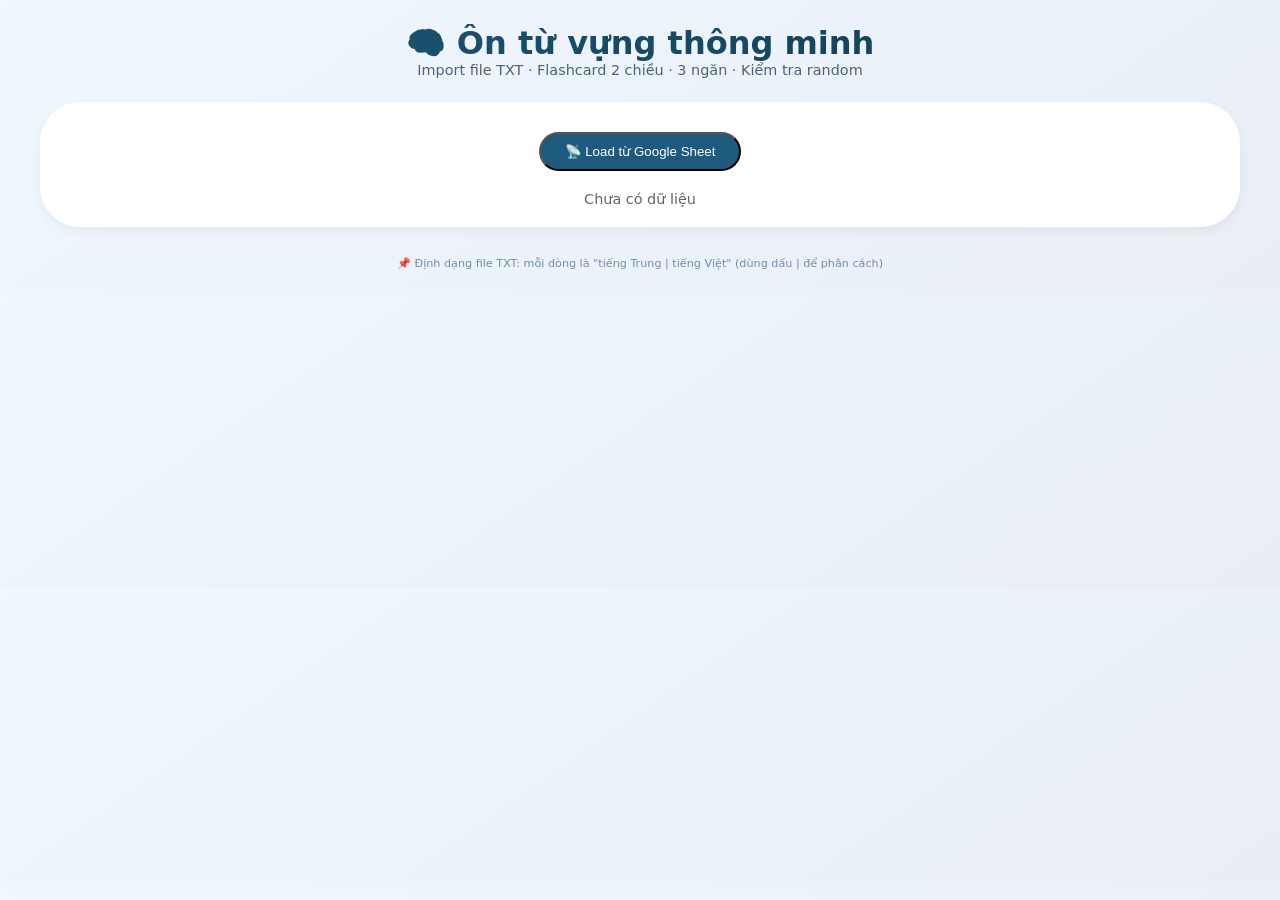
==== index.html @ 3cb937d6 "Add files via upload" ====
<!DOCTYPE html>
<html lang="vi">
<head>
    <meta charset="UTF-8">
    <meta name="viewport" content="width=device-width, initial-scale=1.0, user-scalable=yes">
    <title>Ôn từ vựng - Import TXT</title>
    <style>
        * { margin: 0; padding: 0; box-sizing: border-box; }
        body { background: linear-gradient(145deg, #f0f7ff 0%, #e9eef5 100%); font-family: 'Segoe UI', system-ui, sans-serif; padding: 1.5rem; color: #1a2c3e; }
        .app-container { max-width: 1200px; margin: 0 auto; }
        .header { text-align: center; margin-bottom: 1.5rem; }
        .header h1 { font-size: 2rem; background: linear-gradient(135deg, #1e5a7d, #0f3b4f); background-clip: text; -webkit-background-clip: text; color: transparent; }
        .sub { color: #4a627a; font-size: 0.9rem; }
        
        .import-area { background: white; border-radius: 40px; padding: 20px; text-align: center; margin-bottom: 20px; box-shadow: 0 4px 12px rgba(0,0,0,0.05); }
        .file-label { background: #1e5a7d; color: white; padding: 10px 24px; border-radius: 40px; cursor: pointer; display: inline-block; margin: 10px; }
        .file-label:hover { background: #0f3b4f; }
        .status { margin-top: 10px; font-size: 0.9rem; color: #666; }
        
        .stats-bar { background: white; border-radius: 40px; padding: 10px 18px; display: flex; flex-wrap: wrap; justify-content: space-between; align-items: center; gap: 12px; margin-bottom: 20px; }
        .info-badge { background: #eef2fa; padding: 4px 14px; border-radius: 40px; font-size: 0.85rem; font-weight: 600; }
        .filter-group { display: flex; gap: 10px; flex-wrap: wrap; align-items: center; }
        .search-box { background: #f8fafd; border: 1px solid #cbdde9; border-radius: 48px; padding: 6px 16px; width: 200px; }
        .btn { background: #e2e8f0; border: none; border-radius: 32px; padding: 6px 16px; font-weight: 500; cursor: pointer; }
        .btn-primary { background: #1e5a7d; color: white; }
        
        .tab-bar { display: flex; gap: 8px; margin-bottom: 20px; justify-content: center; flex-wrap: wrap; }
        .tab-btn { background: #e2e8f0; border: none; padding: 10px 24px; border-radius: 48px; font-weight: 600; cursor: pointer; }
        .tab-btn.active { background: #1e5a7d; color: white; }
        
        .boxes-row { display: flex; gap: 12px; margin-bottom: 20px; flex-wrap: wrap; }
        .stat-box { flex: 1; background: white; border-radius: 20px; padding: 12px; text-align: center; cursor: pointer; border-left: 5px solid #ccc; }
        .stat-box.red { border-left-color: #e74c3c; }
        .stat-box.yellow { border-left-color: #f39c12; }
        .stat-box.green { border-left-color: #27ae60; }
        .stat-count { font-size: 1.6rem; font-weight: 800; }
        .stat-label { font-size: 0.75rem; color: #666; }
        
        .study-layout { display: grid; grid-template-columns: 1fr 380px; gap: 24px; }
        @media (max-width: 860px) { .study-layout { grid-template-columns: 1fr; } }
        
        .flashcard-area { perspective: 1500px; }
        .flip-card { background: transparent; width: 100%; height: 320px; cursor: pointer; }
        .flip-card-inner { position: relative; width: 100%; height: 100%; transition: transform 0.5s; transform-style: preserve-3d; border-radius: 28px; box-shadow: 0 20px 30px -12px rgba(0,0,0,0.2); }
        .flipped .flip-card-inner { transform: rotateY(180deg); }
        .front, .back { position: absolute; width: 100%; height: 100%; backface-visibility: hidden; border-radius: 28px; display: flex; flex-direction: column; justify-content: center; align-items: center; padding: 1.5rem; background: white; }
        .back { transform: rotateY(180deg); background: #fffaf5; }
        .term { font-size: 1.6rem; font-weight: 700; color: #1a5d7d; text-align: center; white-space: pre-wrap; }
        .meaning { font-size: 1.3rem; font-weight: 500; color: #b1624b; background: #fff3ed; padding: 6px 20px; border-radius: 40px; text-align: center; white-space: pre-wrap; }
        .card-hint { margin-top: 20px; font-size: 0.75rem; color: #8899b0; }
        
        .rating-buttons { display: flex; gap: 12px; justify-content: center; margin-top: 20px; flex-wrap: wrap; }
        .rating-btn { padding: 8px 20px; border: none; border-radius: 40px; font-weight: 600; cursor: pointer; }
        .rating-btn.red { background: #ffebee; color: #c62828; border: 1px solid #ef9a9a; }
        .rating-btn.yellow { background: #fff8e1; color: #f57c00; border: 1px solid #ffe082; }
        .rating-btn.green { background: #e8f5e9; color: #2e7d32; border: 1px solid #a5d6a7; }
        
        .nav-buttons { display: flex; justify-content: center; gap: 20px; margin-top: 20px; }
        .nav-btn { background: #eef3fc; border: none; padding: 8px 20px; border-radius: 40px; font-weight: bold; cursor: pointer; }
        .progress-text { text-align: center; margin-top: 12px; font-size: 0.8rem; color: #456e8c; }
        
        .quiz-area { background: white; border-radius: 28px; padding: 20px; }
        .quiz-question { background: #f8fafd; border-radius: 20px; padding: 16px; margin-bottom: 16px; }
        .quiz-question-title { font-size: 0.85rem; color: #666; margin-bottom: 8px; }
        .quiz-question-content { font-size: 1.2rem; font-weight: 700; color: #1e5a7d; }
        .quiz-input { width: 100%; padding: 10px 14px; border: 1px solid #cbdde9; border-radius: 28px; margin-top: 8px; }
        .quiz-feedback { font-size: 0.8rem; margin-top: 6px; }
        .quiz-result { text-align: center; padding: 16px; background: #eef2fa; border-radius: 20px; margin-top: 16px; }
        .quiz-score { font-size: 1.8rem; font-weight: 800; color: #1e5a7d; }
        
        .vocab-list { background: rgba(255,255,240,0.3); border-radius: 28px; padding: 8px; }
        .cards-grid { max-height: 65vh; overflow-y: auto; display: flex; flex-direction: column; gap: 8px; }
        .vocab-item { background: white; border-radius: 20px; padding: 10px 16px; display: flex; justify-content: space-between; align-items: center; cursor: pointer; border-left: 5px solid #ccc; }
        .vocab-item.red { border-left-color: #e74c3c; }
        .vocab-item.yellow { border-left-color: #f39c12; }
        .vocab-item.green { border-left-color: #27ae60; }
        
        .hidden { display: none; }
        footer { margin-top: 30px; text-align: center; font-size: 0.7rem; color: #6f8eaa; }
    </style>
</head>
<body>
<div class="app-container">
    <div class="header">
        <h1>🧠 Ôn từ vựng thông minh</h1>
        <div class="sub">Import file TXT · Flashcard 2 chiều · 3 ngăn · Kiểm tra random</div>
    </div>

    <!-- <div class="import-area">
        <label class="file-label">📂 Chọn file TXT từ vựng</label>
        <input type="file" id="txtFileInput" accept=".txt" style="display:none">
        <div class="status" id="status">Chưa có dữ liệu. Hãy chọn file TXT!</div>
    </div> -->

    <div class="import-area">
        <button class="file-label" id="loadSheetBtn">📡 Load từ Google Sheet</button>
        <div class="status" id="status">Chưa có dữ liệu</div>
    </div>

    <div id="mainContent" style="display:none;">
        <div class="stats-bar">
            <div class="info-badge">📊 <span id="totalCount">0</span> từ</div>
            <div class="filter-group">
                <input type="text" id="searchInput" class="search-box" placeholder="🔍 Tìm từ">
                <button id="refreshViewBtn" class="btn">🔄 Làm mới</button>
                <button id="exportDataBtn" class="btn">💾 Export tiến độ</button>
                <button id="importDataBtn" class="btn">📂 Import tiến độ</button>
                <input type="file" id="importProgressFile" accept=".json" style="display:none">
            </div>
        </div>

        <div class="boxes-row">
            <div class="stat-box red" data-filter="red"><div class="stat-count" id="redCount">0</div><div class="stat-label">🔴 Chưa biết</div></div>
            <div class="stat-box yellow" data-filter="yellow"><div class="stat-count" id="yellowCount">0</div><div class="stat-label">🟡 Phân vân</div></div>
            <div class="stat-box green" data-filter="green"><div class="stat-count" id="greenCount">0</div><div class="stat-label">🟢 Đã biết</div></div>
            <div class="stat-box" data-filter="all"><div class="stat-count" id="allCount">0</div><div class="stat-label">📚 Tất cả</div></div>
        </div>

        <div class="tab-bar">
            <button class="tab-btn active" data-tab="flashcard">📇 Flashcard & Xếp loại</button>
            <button class="tab-btn" data-tab="quiz">🎯 Kiểm tra Random</button>
        </div>

        <div class="study-layout">
            <div>
                <div id="flashcardTab">
                    <div class="flashcard-area">
                        <div class="flip-card" id="flipCard">
                            <div class="flip-card-inner">
                                <div class="front"><div class="term" id="cardTerm">---</div><div class="card-hint">✨ Nhấn để lật</div></div>
                                <div class="back"><div class="meaning" id="cardMeaning">---</div><div class="card-hint">🔁 Nhấn để quay lại</div></div>
                            </div>
                        </div>
                        <div class="rating-buttons"><button class="rating-btn red" data-rating="red">🔴 Chưa biết</button><button class="rating-btn yellow" data-rating="yellow">🟡 Phân vân</button><button class="rating-btn green" data-rating="green">🟢 Đã biết</button></div>
                        <div class="nav-buttons"><button class="nav-btn" id="prevBtn">◀ Trước</button><button class="nav-btn" id="nextBtn">Sau ▶</button></div>
                        <div class="progress-text" id="cardProgress"></div>
                    </div>
                </div>
                <div id="quizTab" class="hidden">
                    <div class="quiz-area">
                        <div style="display: flex; gap: 12px; flex-wrap: wrap; margin-bottom: 20px;">
                            <span>📝 Số câu:</span>
                            <input type="number" id="quizCount" min="5" max="50" value="10" style="width:70px">
                            <span>🔄 Chiều:</span>
                            <select id="quizDirection">
                                <option value="viet2trung">🇻🇳 → 🇨🇳 (Việt → Trung)</option>
                                <option value="trung2viet">🇨🇳 → 🇻🇳 (Trung → Việt)</option>
                                <option value="mixed">🔀 Hỗn hợp</option>
                            </select>
                            <span>📚 Phạm vi:</span>
                            <select id="quizScope">
                                <option value="current">Bài hiện tại</option>
                                <option value="weak">Chỉ 🔴+🟡</option>
                            </select>
                            <button id="startQuizBtn" class="btn btn-primary">🎲 Bắt đầu</button>
                        </div>
                        <div id="quizContainer"></div>
                    </div>
                </div>
            </div>
            <div class="vocab-list">
                <div style="font-weight:600; margin-bottom:10px;">📖 Danh sách từ</div>
                <div class="cards-grid" id="vocabGrid"></div>
            </div>
        </div>
    </div>
    <footer>📌 Định dạng file TXT: mỗi dòng là "tiếng Trung | tiếng Việt" (dùng dấu | để phân cách)</footer>
</div>

<script>
    let currentVocab = [];      // [{id, term, meaning, box}]
    let filteredVocab = [];
    let currentCardIndex = 0;
    let currentFilterBox = "all";
    let vocabBoxes = {};

    // New function
    const API_URL = "https://script.google.com/macros/s/AKfycbw1Zis05vd7UzZQ6MCmWWaBHzOfMk8Y3769Isu5DezD0LT9FuqIcfKsI6aDFxynkW7A/exec";

    async function loadFromSheet() {
        try {
            document.getElementById("status").innerHTML = "⏳ Đang tải dữ liệu...";

            const res = await fetch(API_URL);
            const data = await res.json();

            if (!data || data.length === 0) {
                document.getElementById("status").innerHTML = "❌ Không có dữ liệu";
                return;
            }

            currentVocab = data.map((item, idx) => ({
                id: idx,
                term: item.term,
                meaning: item.meaning,
                box: getBox(item.term)
            }));

            document.getElementById("status").innerHTML = `✅ Đã load ${currentVocab.length} từ!`;
            document.getElementById("mainContent").style.display = "block";

            applyFilter();

        } catch (err) {
            console.error(err);
            document.getElementById("status").innerHTML = "❌ Lỗi load dữ liệu";
        }
    }

    document.getElementById("loadSheetBtn").addEventListener("click", loadFromSheet);


    function loadBoxes() { try { const saved = localStorage.getItem("vocab_boxes"); if(saved) Object.assign(vocabBoxes, JSON.parse(saved)); } catch(e){} }
    function saveBoxes() { localStorage.setItem("vocab_boxes", JSON.stringify(vocabBoxes)); }
    function getBoxKey(term) { return term; }
    function getBox(term) { return vocabBoxes[getBoxKey(term)] || 1; }
    function setBox(term, box) { vocabBoxes[getBoxKey(term)] = box; saveBoxes(); }

    function parseTXT(text) {
        const lines = text.split(/\r?\n/);
        const result = [];
        for(let line of lines) {
            line = line.trim();
            if(!line) continue;
            // Tách bằng dấu |
            const parts = line.split('|');
            if(parts.length >= 2) {
                let chinese = parts[0].trim();
                let viet = parts[1].trim();
                if(chinese && viet) {
                    result.push({ term: viet, meaning: chinese });
                }
            }
        }
        return result;
    }

    document.querySelector(".file-label").addEventListener("click", () => {
        document.getElementById("txtFileInput").click();
    });

    document.getElementById("txtFileInput").addEventListener("change", (e) => {
        const file = e.target.files[0];
        if(!file) return;
        const reader = new FileReader();
        reader.onload = (evt) => {
            const rawData = evt.target.result;
            const parsed = parseTXT(rawData);
            if(parsed.length === 0) {
                document.getElementById("status").innerHTML = "❌ Không tìm thấy dữ liệu. Định dạng đúng: tiếng Trung | tiếng Việt";
                return;
            }
            currentVocab = parsed.map((item, idx) => ({ id: idx, term: item.term, meaning: item.meaning, box: getBox(item.term) }));
            document.getElementById("status").innerHTML = `✅ Đã import ${currentVocab.length} từ vựng!`;
            document.getElementById("mainContent").style.display = "block";
            applyFilter();
        };
        reader.readAsText(file, "UTF-8");
    });

    function applyFilter() {
        let arr = [...currentVocab];
        if(currentFilterBox !== "all") { const boxVal = { red:1, yellow:2, green:3 }[currentFilterBox]; arr = arr.filter(v => v.box === boxVal); }
        const search = document.getElementById("searchInput").value.trim().toLowerCase();
        if(search) arr = arr.filter(v => v.term.toLowerCase().includes(search) || v.meaning.toLowerCase().includes(search));
        filteredVocab = arr;
        if(filteredVocab.length && currentCardIndex >= filteredVocab.length) currentCardIndex = 0;
        updateStatsAndUI();
    }

    function updateStatsAndUI() {
        const total = currentVocab.length, red = currentVocab.filter(v=>v.box===1).length, yellow = currentVocab.filter(v=>v.box===2).length, green = currentVocab.filter(v=>v.box===3).length;
        document.getElementById("totalCount").innerText = total;
        document.getElementById("redCount").innerText = red;
        document.getElementById("yellowCount").innerText = yellow;
        document.getElementById("greenCount").innerText = green;
        document.getElementById("allCount").innerText = total;
        renderVocabList();
        updateFlashcard();
    }

    function renderVocabList() {
        const container = document.getElementById("vocabGrid");
        if(!currentVocab.length) { container.innerHTML = "<div>Chưa có dữ liệu</div>"; return; }
        let html = "";
        currentVocab.forEach((item, idx) => {
            const boxClass = item.box===1?"red":(item.box===2?"yellow":"green");
            html += `<div class="vocab-item ${boxClass}" data-idx="${idx}"><div>${escapeHtml(item.term)}</div><div>${escapeHtml(item.meaning.substring(0,40))}</div></div>`;
        });
        container.innerHTML = html;
        document.querySelectorAll(".vocab-item").forEach(el => { el.addEventListener("click", () => { currentCardIndex = parseInt(el.dataset.idx); applyFilter(); updateFlashcard(); }); });
    }

    function updateFlashcard() {
        if(!filteredVocab.length) { document.getElementById("cardTerm").innerText = "📭 Không có từ"; document.getElementById("cardMeaning").innerHTML = "---"; document.getElementById("cardProgress").innerText = "0/0"; return; }
        const item = filteredVocab[currentCardIndex];
        document.getElementById("cardTerm").innerText = item.term;
        document.getElementById("cardMeaning").innerHTML = item.meaning;
        document.getElementById("cardProgress").innerText = `${currentCardIndex+1}/${filteredVocab.length}`;
        document.getElementById("flipCard").classList.remove("flipped");
    }

    function rateCurrent(boxValue) {
        if(!filteredVocab.length) return;
        const item = filteredVocab[currentCardIndex];
        const realItem = currentVocab.find(v => v.term === item.term);
        if(realItem) {
            const newBox = { red:1, yellow:2, green:3 }[boxValue];
            realItem.box = newBox;
            setBox(realItem.term, newBox);
            applyFilter();
            if(filteredVocab.length && currentCardIndex >= filteredVocab.length) currentCardIndex = filteredVocab.length-1;
            updateFlashcard();
        }
    }

    let quizQuestions = [], quizAnswers = [], quizResults = [];
    function startQuiz() {
        const count = parseInt(document.getElementById("quizCount").value) || 10;
        const scope = document.getElementById("quizScope").value;
        const direction = document.getElementById("quizDirection").value;
        let pool = (scope === "current") ? [...currentVocab] : currentVocab.filter(v => v.box === 1 || v.box === 2);
        if(!pool.length) { alert("Không có từ nào!"); return; }
        let rawQuestions = [];
        for(let item of pool) {
            if(direction === "viet2trung" || direction === "mixed") rawQuestions.push({ type: "viet2trung", question: item.term, answer: item.meaning, originalItem: item });
            if(direction === "trung2viet" || direction === "mixed") rawQuestions.push({ type: "trung2viet", question: item.meaning, answer: item.term, originalItem: item });
        }
        for(let i=rawQuestions.length-1; i>0; i--) { const j = Math.floor(Math.random()*(i+1)); [rawQuestions[i], rawQuestions[j]] = [rawQuestions[j], rawQuestions[i]]; }
        quizQuestions = rawQuestions.slice(0, Math.min(count, rawQuestions.length));
        quizAnswers = quizQuestions.map(() => "");
        quizResults = quizQuestions.map(() => null);
        renderQuiz();
    }

    function renderQuiz() {
        const container = document.getElementById("quizContainer");
        if(!quizQuestions.length) { container.innerHTML = "<div>Nhấn 'Bắt đầu'</div>"; return; }
        let html = `<div style="margin-bottom:20px; font-weight:600;">📝 Trả lời câu hỏi:</div>`;
        quizQuestions.forEach((q, idx) => {
            const isCorrect = quizResults[idx] === true, isWrong = quizResults[idx] === false;
            const directionText = q.type === "viet2trung" ? "🇻🇳 → 🇨🇳" : "🇨🇳 → 🇻🇳";
            html += `<div class="quiz-question"><div class="quiz-question-title">${directionText}</div><div class="quiz-question-content">${escapeHtml(q.question)}</div>
            <input class="quiz-input" data-idx="${idx}" type="text" placeholder="Nhập câu trả lời..." value="${escapeHtml(quizAnswers[idx]||"")}" style="${isCorrect?'border-color:#4caf50;background:#e8f5e9':(isWrong?'border-color:#f44336;background:#ffebee':'')}">
            <div class="quiz-feedback" style="color:${isCorrect?'#2e7d32':(isWrong?'#c62828':'#888')}">${isCorrect?'✓ Đúng!':(isWrong?`✗ Sai. Đáp án: ${q.answer}`:'')}</div></div>`;
        });
        const correctCount = quizResults.filter(r=>r===true).length;
        html += `<div class="quiz-result"><div class="quiz-score">${correctCount}/${quizQuestions.length}</div><button id="submitQuizBtn" class="btn btn-primary">📊 Nộp bài & Lưu</button></div>`;
        container.innerHTML = html;
        document.querySelectorAll(".quiz-input").forEach(inp => { inp.addEventListener("input", (e) => { const idx = parseInt(e.target.dataset.idx); quizAnswers[idx] = e.target.value; quizResults[idx] = null; renderQuiz(); }); });
        document.getElementById("submitQuizBtn")?.addEventListener("click", submitQuiz);
    }

    function submitQuiz() {
        quizQuestions.forEach((q, idx) => {
            const user = (quizAnswers[idx]||"").trim().toLowerCase();
            const ans = q.answer.trim().toLowerCase();
            const isOk = user === ans || (ans.includes(user) && user.length>2) || (user.includes(ans));
            quizResults[idx] = isOk;
            if(q.originalItem && q.originalItem.term) {
                const realItem = currentVocab.find(v => v.term === q.originalItem.term);
                if(realItem) {
                    if(isOk && realItem.box < 3) realItem.box++;
                    else if(!isOk && realItem.box > 1) realItem.box = 1;
                    if(realItem) setBox(realItem.term, realItem.box);
                }
            }
        });
        applyFilter();
        renderQuiz();
    }

    function exportData() { const data = JSON.stringify(vocabBoxes); const blob = new Blob([data], {type:"application/json"}); const a = document.createElement("a"); a.href = URL.createObjectURL(blob); a.download = "vocab_progress.json"; a.click(); URL.revokeObjectURL(a.href); }
    function importData(file) { const reader = new FileReader(); reader.onload = e => { try { const imported = JSON.parse(e.target.result); Object.assign(vocabBoxes, imported); saveBoxes(); applyFilter(); alert("Import thành công!"); } catch(err) { alert("File không hợp lệ"); } }; reader.readAsText(file); }

    function escapeHtml(str) { if(!str) return ""; return str.replace(/[&<>]/g, m => ({ '&':'&amp;', '<':'&lt;', '>':'&gt;' }[m])); }

    document.querySelectorAll(".tab-btn").forEach(btn => { btn.addEventListener("click", () => { document.querySelectorAll(".tab-btn").forEach(b=>b.classList.remove("active")); btn.classList.add("active"); document.getElementById("flashcardTab").classList.toggle("hidden", btn.dataset.tab!=="flashcard"); document.getElementById("quizTab").classList.toggle("hidden", btn.dataset.tab!=="quiz"); }); });
    document.querySelectorAll(".stat-box").forEach(box => { box.addEventListener("click", () => { currentFilterBox = box.dataset.filter || "all"; applyFilter(); }); });
    document.getElementById("searchInput").addEventListener("input", () => applyFilter());
    document.getElementById("refreshViewBtn").addEventListener("click", () => applyFilter());
    document.getElementById("prevBtn").addEventListener("click", () => { if(filteredVocab.length){ currentCardIndex = (currentCardIndex-1+filteredVocab.length)%filteredVocab.length; updateFlashcard(); } });
    document.getElementById("nextBtn").addEventListener("click", () => { if(filteredVocab.length){ currentCardIndex = (currentCardIndex+1)%filteredVocab.length; updateFlashcard(); } });
    document.getElementById("flipCard").addEventListener("click", () => { if(filteredVocab.length) document.getElementById("flipCard").classList.toggle("flipped"); });
    document.querySelectorAll(".rating-btn").forEach(btn => { btn.addEventListener("click", () => rateCurrent(btn.dataset.rating)); });
    document.getElementById("startQuizBtn").addEventListener("click", startQuiz);
    document.getElementById("exportDataBtn").addEventListener("click", exportData);
    document.getElementById("importDataBtn").addEventListener("click", () => document.getElementById("importProgressFile").click());
    document.getElementById("importProgressFile").addEventListener("change", (e) => { if(e.target.files[0]) importData(e.target.files[0]); });

    loadBoxes();
</script>
</body>
</html>
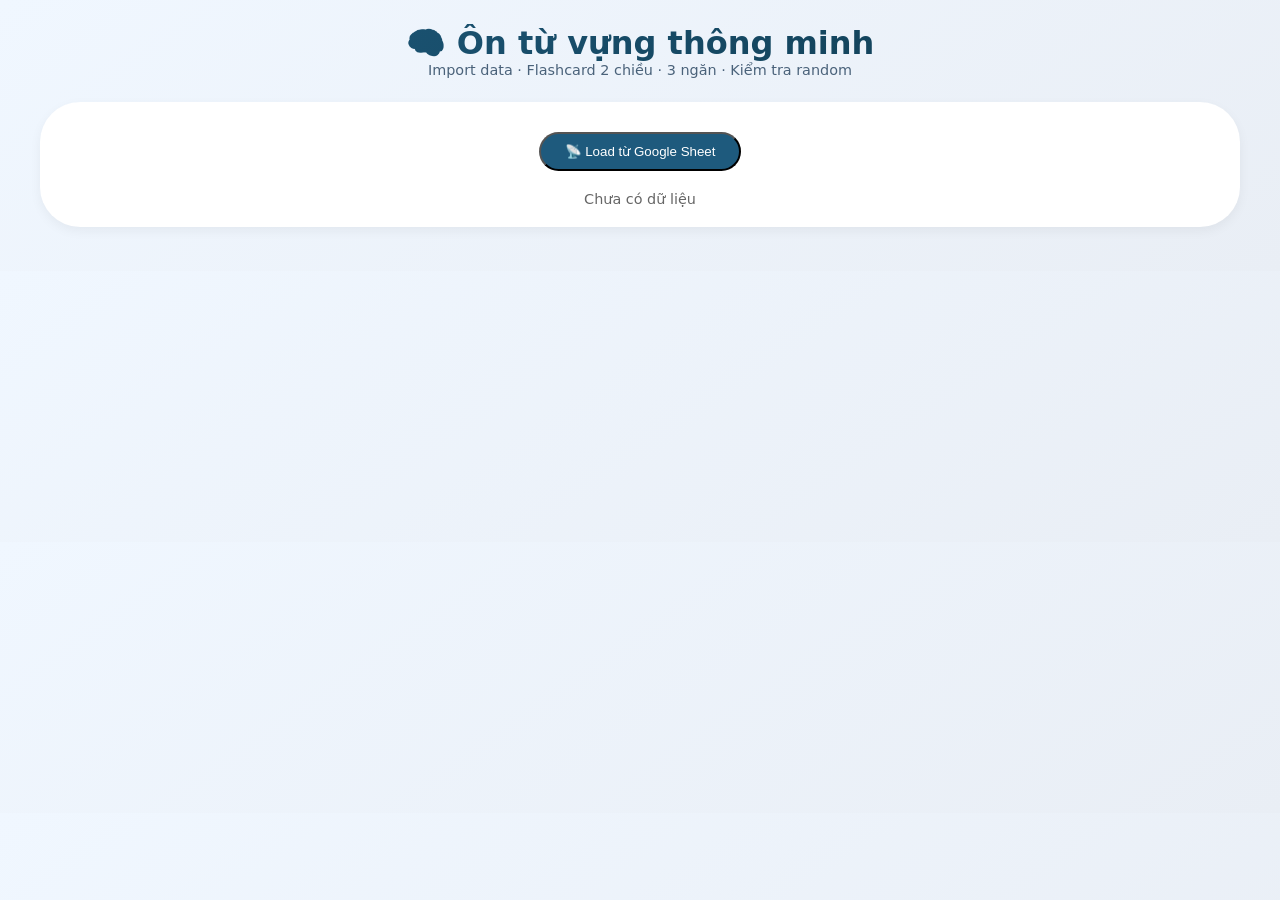
==== commit c01acb33: "Update index.html" ====
--- a/index.html
+++ b/index.html
@@ -3,7 +3,7 @@
 <head>
     <meta charset="UTF-8">
     <meta name="viewport" content="width=device-width, initial-scale=1.0, user-scalable=yes">
-    <title>Ôn từ vựng - Import TXT</title>
+    <title>Ôn Từ Vựng</title>
     <style>
         * { margin: 0; padding: 0; box-sizing: border-box; }
         body { background: linear-gradient(145deg, #f0f7ff 0%, #e9eef5 100%); font-family: 'Segoe UI', system-ui, sans-serif; padding: 1.5rem; color: #1a2c3e; }
@@ -83,14 +83,8 @@
 <div class="app-container">
     <div class="header">
         <h1>🧠 Ôn từ vựng thông minh</h1>
-        <div class="sub">Import file TXT · Flashcard 2 chiều · 3 ngăn · Kiểm tra random</div>
+        <div class="sub">Import data · Flashcard 2 chiều · 3 ngăn · Kiểm tra random</div>
     </div>
-
-    <!-- <div class="import-area">
-        <label class="file-label">📂 Chọn file TXT từ vựng</label>
-        <input type="file" id="txtFileInput" accept=".txt" style="display:none">
-        <div class="status" id="status">Chưa có dữ liệu. Hãy chọn file TXT!</div>
-    </div> -->
 
     <div class="import-area">
         <button class="file-label" id="loadSheetBtn">📡 Load từ Google Sheet</button>
@@ -164,7 +158,6 @@
             </div>
         </div>
     </div>
-    <footer>📌 Định dạng file TXT: mỗi dòng là "tiếng Trung | tiếng Việt" (dùng dấu | để phân cách)</footer>
 </div>
 
 <script>
@@ -235,29 +228,6 @@
         return result;
     }
 
-    document.querySelector(".file-label").addEventListener("click", () => {
-        document.getElementById("txtFileInput").click();
-    });
-
-    document.getElementById("txtFileInput").addEventListener("change", (e) => {
-        const file = e.target.files[0];
-        if(!file) return;
-        const reader = new FileReader();
-        reader.onload = (evt) => {
-            const rawData = evt.target.result;
-            const parsed = parseTXT(rawData);
-            if(parsed.length === 0) {
-                document.getElementById("status").innerHTML = "❌ Không tìm thấy dữ liệu. Định dạng đúng: tiếng Trung | tiếng Việt";
-                return;
-            }
-            currentVocab = parsed.map((item, idx) => ({ id: idx, term: item.term, meaning: item.meaning, box: getBox(item.term) }));
-            document.getElementById("status").innerHTML = `✅ Đã import ${currentVocab.length} từ vựng!`;
-            document.getElementById("mainContent").style.display = "block";
-            applyFilter();
-        };
-        reader.readAsText(file, "UTF-8");
-    });
-
     function applyFilter() {
         let arr = [...currentVocab];
         if(currentFilterBox !== "all") { const boxVal = { red:1, yellow:2, green:3 }[currentFilterBox]; arr = arr.filter(v => v.box === boxVal); }
@@ -391,4 +361,4 @@
     loadBoxes();
 </script>
 </body>
-</html>+</html>
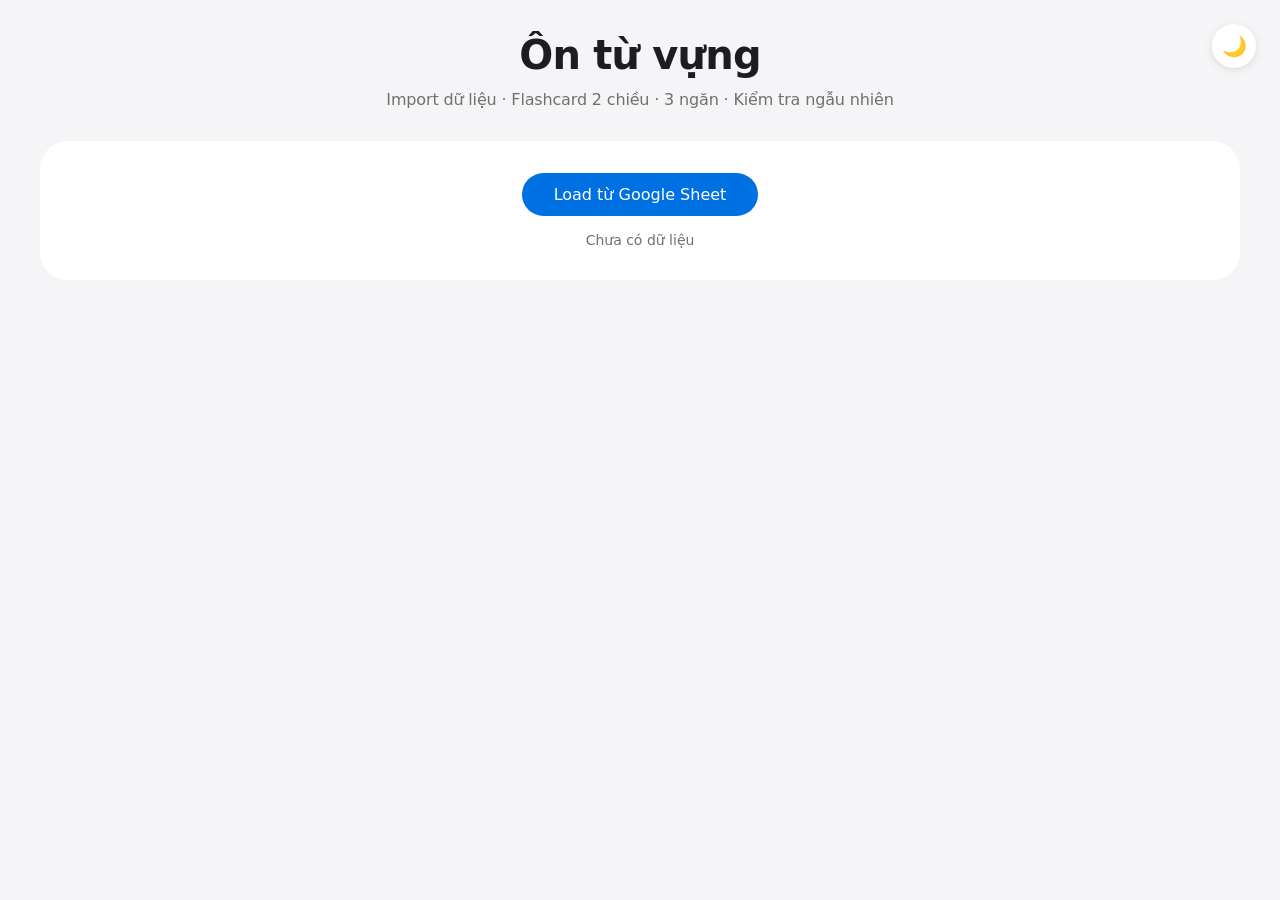
==== commit 5affef2f: "Update v2" ====
--- a/index.html
+++ b/index.html
@@ -1,364 +1,125 @@
-<!DOCTYPE html>
-<html lang="vi">
-<head>
-    <meta charset="UTF-8">
+
     <meta name="viewport" content="width=device-width, initial-scale=1.0, user-scalable=yes">
     <title>Ôn Từ Vựng</title>
-    <style>
-        * { margin: 0; padding: 0; box-sizing: border-box; }
-        body { background: linear-gradient(145deg, #f0f7ff 0%, #e9eef5 100%); font-family: 'Segoe UI', system-ui, sans-serif; padding: 1.5rem; color: #1a2c3e; }
-        .app-container { max-width: 1200px; margin: 0 auto; }
-        .header { text-align: center; margin-bottom: 1.5rem; }
-        .header h1 { font-size: 2rem; background: linear-gradient(135deg, #1e5a7d, #0f3b4f); background-clip: text; -webkit-background-clip: text; color: transparent; }
-        .sub { color: #4a627a; font-size: 0.9rem; }
-        
-        .import-area { background: white; border-radius: 40px; padding: 20px; text-align: center; margin-bottom: 20px; box-shadow: 0 4px 12px rgba(0,0,0,0.05); }
-        .file-label { background: #1e5a7d; color: white; padding: 10px 24px; border-radius: 40px; cursor: pointer; display: inline-block; margin: 10px; }
-        .file-label:hover { background: #0f3b4f; }
-        .status { margin-top: 10px; font-size: 0.9rem; color: #666; }
-        
-        .stats-bar { background: white; border-radius: 40px; padding: 10px 18px; display: flex; flex-wrap: wrap; justify-content: space-between; align-items: center; gap: 12px; margin-bottom: 20px; }
-        .info-badge { background: #eef2fa; padding: 4px 14px; border-radius: 40px; font-size: 0.85rem; font-weight: 600; }
-        .filter-group { display: flex; gap: 10px; flex-wrap: wrap; align-items: center; }
-        .search-box { background: #f8fafd; border: 1px solid #cbdde9; border-radius: 48px; padding: 6px 16px; width: 200px; }
-        .btn { background: #e2e8f0; border: none; border-radius: 32px; padding: 6px 16px; font-weight: 500; cursor: pointer; }
-        .btn-primary { background: #1e5a7d; color: white; }
-        
-        .tab-bar { display: flex; gap: 8px; margin-bottom: 20px; justify-content: center; flex-wrap: wrap; }
-        .tab-btn { background: #e2e8f0; border: none; padding: 10px 24px; border-radius: 48px; font-weight: 600; cursor: pointer; }
-        .tab-btn.active { background: #1e5a7d; color: white; }
-        
-        .boxes-row { display: flex; gap: 12px; margin-bottom: 20px; flex-wrap: wrap; }
-        .stat-box { flex: 1; background: white; border-radius: 20px; padding: 12px; text-align: center; cursor: pointer; border-left: 5px solid #ccc; }
-        .stat-box.red { border-left-color: #e74c3c; }
-        .stat-box.yellow { border-left-color: #f39c12; }
-        .stat-box.green { border-left-color: #27ae60; }
-        .stat-count { font-size: 1.6rem; font-weight: 800; }
-        .stat-label { font-size: 0.75rem; color: #666; }
-        
-        .study-layout { display: grid; grid-template-columns: 1fr 380px; gap: 24px; }
-        @media (max-width: 860px) { .study-layout { grid-template-columns: 1fr; } }
-        
-        .flashcard-area { perspective: 1500px; }
-        .flip-card { background: transparent; width: 100%; height: 320px; cursor: pointer; }
-        .flip-card-inner { position: relative; width: 100%; height: 100%; transition: transform 0.5s; transform-style: preserve-3d; border-radius: 28px; box-shadow: 0 20px 30px -12px rgba(0,0,0,0.2); }
-        .flipped .flip-card-inner { transform: rotateY(180deg); }
-        .front, .back { position: absolute; width: 100%; height: 100%; backface-visibility: hidden; border-radius: 28px; display: flex; flex-direction: column; justify-content: center; align-items: center; padding: 1.5rem; background: white; }
-        .back { transform: rotateY(180deg); background: #fffaf5; }
-        .term { font-size: 1.6rem; font-weight: 700; color: #1a5d7d; text-align: center; white-space: pre-wrap; }
-        .meaning { font-size: 1.3rem; font-weight: 500; color: #b1624b; background: #fff3ed; padding: 6px 20px; border-radius: 40px; text-align: center; white-space: pre-wrap; }
-        .card-hint { margin-top: 20px; font-size: 0.75rem; color: #8899b0; }
-        
-        .rating-buttons { display: flex; gap: 12px; justify-content: center; margin-top: 20px; flex-wrap: wrap; }
-        .rating-btn { padding: 8px 20px; border: none; border-radius: 40px; font-weight: 600; cursor: pointer; }
-        .rating-btn.red { background: #ffebee; color: #c62828; border: 1px solid #ef9a9a; }
-        .rating-btn.yellow { background: #fff8e1; color: #f57c00; border: 1px solid #ffe082; }
-        .rating-btn.green { background: #e8f5e9; color: #2e7d32; border: 1px solid #a5d6a7; }
-        
-        .nav-buttons { display: flex; justify-content: center; gap: 20px; margin-top: 20px; }
-        .nav-btn { background: #eef3fc; border: none; padding: 8px 20px; border-radius: 40px; font-weight: bold; cursor: pointer; }
-        .progress-text { text-align: center; margin-top: 12px; font-size: 0.8rem; color: #456e8c; }
-        
-        .quiz-area { background: white; border-radius: 28px; padding: 20px; }
-        .quiz-question { background: #f8fafd; border-radius: 20px; padding: 16px; margin-bottom: 16px; }
-        .quiz-question-title { font-size: 0.85rem; color: #666; margin-bottom: 8px; }
-        .quiz-question-content { font-size: 1.2rem; font-weight: 700; color: #1e5a7d; }
-        .quiz-input { width: 100%; padding: 10px 14px; border: 1px solid #cbdde9; border-radius: 28px; margin-top: 8px; }
-        .quiz-feedback { font-size: 0.8rem; margin-top: 6px; }
-        .quiz-result { text-align: center; padding: 16px; background: #eef2fa; border-radius: 20px; margin-top: 16px; }
-        .quiz-score { font-size: 1.8rem; font-weight: 800; color: #1e5a7d; }
-        
-        .vocab-list { background: rgba(255,255,240,0.3); border-radius: 28px; padding: 8px; }
-        .cards-grid { max-height: 65vh; overflow-y: auto; display: flex; flex-direction: column; gap: 8px; }
-        .vocab-item { background: white; border-radius: 20px; padding: 10px 16px; display: flex; justify-content: space-between; align-items: center; cursor: pointer; border-left: 5px solid #ccc; }
-        .vocab-item.red { border-left-color: #e74c3c; }
-        .vocab-item.yellow { border-left-color: #f39c12; }
-        .vocab-item.green { border-left-color: #27ae60; }
-        
-        .hidden { display: none; }
-        footer { margin-top: 30px; text-align: center; font-size: 0.7rem; color: #6f8eaa; }
-    </style>
+    <link rel="stylesheet" href="styles.css">
 </head>
 <body>
-<div class="app-container">
-    <div class="header">
-        <h1>🧠 Ôn từ vựng thông minh</h1>
-        <div class="sub">Import data · Flashcard 2 chiều · 3 ngăn · Kiểm tra random</div>
-    </div>
+    <button class="theme-toggle" id="themeToggle" title="Chuyển đổi giao diện">🌙</button>
 
-    <div class="import-area">
-        <button class="file-label" id="loadSheetBtn">📡 Load từ Google Sheet</button>
-        <div class="status" id="status">Chưa có dữ liệu</div>
-    </div>
+    <div class="app-container">
+        <div class="header">
+            <h1>Ôn từ vựng</h1>
+            <div class="sub">Import dữ liệu · Flashcard 2 chiều · 3 ngăn · Kiểm tra ngẫu nhiên</div>
+        </div>
 
-    <div id="mainContent" style="display:none;">
-        <div class="stats-bar">
-            <div class="info-badge">📊 <span id="totalCount">0</span> từ</div>
-            <div class="filter-group">
-                <input type="text" id="searchInput" class="search-box" placeholder="🔍 Tìm từ">
-                <button id="refreshViewBtn" class="btn">🔄 Làm mới</button>
-                <button id="exportDataBtn" class="btn">💾 Export tiến độ</button>
-                <button id="importDataBtn" class="btn">📂 Import tiến độ</button>
-                <input type="file" id="importProgressFile" accept=".json" style="display:none">
+        <div class="import-area">
+            <button class="file-label" id="loadSheetBtn">Load từ Google Sheet</button>
+            <div class="status" id="status">Chưa có dữ liệu</div>
+        </div>
+
+        <div id="sheetModal" class="modal hidden">
+            <div class="modal-content">
+                <div class="modal-title">Chọn sheet để load dữ liệu</div>
+                <div class="sheet-list" id="sheetList"></div>
+                <div class="modal-cancel">
+                    <button class="modal-cancel-btn" id="cancelSheetBtn">Hủy</button>
+                </div>
             </div>
         </div>
 
-        <div class="boxes-row">
-            <div class="stat-box red" data-filter="red"><div class="stat-count" id="redCount">0</div><div class="stat-label">🔴 Chưa biết</div></div>
-            <div class="stat-box yellow" data-filter="yellow"><div class="stat-count" id="yellowCount">0</div><div class="stat-label">🟡 Phân vân</div></div>
-            <div class="stat-box green" data-filter="green"><div class="stat-count" id="greenCount">0</div><div class="stat-label">🟢 Đã biết</div></div>
-            <div class="stat-box" data-filter="all"><div class="stat-count" id="allCount">0</div><div class="stat-label">📚 Tất cả</div></div>
-        </div>
+        <div id="mainContent">
+            <div class="stats-bar">
+                <div class="info-badge"><span id="totalCount">0</span> từ</div>
+                <div class="filter-group">
+                    <input type="text" id="searchInput" class="search-box" placeholder="Tìm từ...">
+                </div>
+            </div>
 
-        <div class="tab-bar">
-            <button class="tab-btn active" data-tab="flashcard">📇 Flashcard & Xếp loại</button>
-            <button class="tab-btn" data-tab="quiz">🎯 Kiểm tra Random</button>
-        </div>
+            <div class="boxes-row">
+                <div class="stat-box red" data-filter="red">
+                    <div class="stat-count" id="redCount">0</div>
+                    <div class="stat-label">Chưa biết</div>
+                </div>
+                <div class="stat-box yellow" data-filter="yellow">
+                    <div class="stat-count" id="yellowCount">0</div>
+                    <div class="stat-label">Phân vân</div>
+                </div>
+                <div class="stat-box green" data-filter="green">
+                    <div class="stat-count" id="greenCount">0</div>
+                    <div class="stat-label">Đã biết</div>
+                </div>
+                <div class="stat-box" data-filter="all">
+                    <div class="stat-count" id="allCount">0</div>
+                    <div class="stat-label">Tất cả</div>
+                </div>
+            </div>
 
-        <div class="study-layout">
-            <div>
-                <div id="flashcardTab">
-                    <div class="flashcard-area">
-                        <div class="flip-card" id="flipCard">
-                            <div class="flip-card-inner">
-                                <div class="front"><div class="term" id="cardTerm">---</div><div class="card-hint">✨ Nhấn để lật</div></div>
-                                <div class="back"><div class="meaning" id="cardMeaning">---</div><div class="card-hint">🔁 Nhấn để quay lại</div></div>
+            <div class="tab-bar">
+                <button class="tab-btn active" data-tab="flashcard">Flashcard & Xếp loại</button>
+                <button class="tab-btn" data-tab="quiz">Kiểm tra ngẫu nhiên</button>
+            </div>
+
+            <div class="study-layout">
+                <div>
+                    <div id="flashcardTab">
+                        <div class="flashcard-area">
+                            <div class="flip-card" id="flipCard">
+                                <div class="flip-card-inner">
+                                    <div class="front">
+                                        <div class="term" id="cardTerm">---</div>
+                                        <div class="card-hint">Nhấn để lật</div>
+                                    </div>
+                                    <div class="back">
+                                        <div class="meaning" id="cardMeaning">---</div>
+                                        <div class="card-hint">Nhấn để quay lại</div>
+                                    </div>
+                                </div>
                             </div>
+                            <div class="rating-buttons">
+                                <button class="rating-btn red" data-rating="red">Chưa biết</button>
+                                <button class="rating-btn yellow" data-rating="yellow">Phân vân</button>
+                                <button class="rating-btn green" data-rating="green">Đã biết</button>
+                            </div>
+                            <div class="nav-buttons">
+                                <button class="nav-btn" id="prevBtn">Trước</button>
+                                <button class="nav-btn" id="nextBtn">Sau</button>
+                            </div>
+                            <div class="progress-text" id="cardProgress"></div>
                         </div>
-                        <div class="rating-buttons"><button class="rating-btn red" data-rating="red">🔴 Chưa biết</button><button class="rating-btn yellow" data-rating="yellow">🟡 Phân vân</button><button class="rating-btn green" data-rating="green">🟢 Đã biết</button></div>
-                        <div class="nav-buttons"><button class="nav-btn" id="prevBtn">◀ Trước</button><button class="nav-btn" id="nextBtn">Sau ▶</button></div>
-                        <div class="progress-text" id="cardProgress"></div>
+                    </div>
+
+                    <div id="quizTab" class="hidden">
+                        <div class="quiz-area">
+                            <div class="quiz-controls">
+                                <label>Số câu: <input type="number" id="quizCount" min="5" max="50" value="10"></label>
+                                <label>Chiều:
+                                    <select id="quizDirection">
+                                        <option value="viet2trung">Việt → Trung</option>
+                                        <option value="trung2viet">Trung → Việt</option>
+                                        <option value="mixed">Hỗn hợp</option>
+                                    </select>
+                                </label>
+                                <label>Phạm vi:
+                                    <select id="quizScope">
+                                        <option value="current">Tất cả từ</option>
+                                        <option value="weak">Chỉ Chưa biết + Phân vân</option>
+                                    </select>
+                                </label>
+                                <button id="startQuizBtn" class="btn btn-primary">Bắt đầu</button>
+                            </div>
+                            <div id="quizContainer"></div>
+                        </div>
                     </div>
                 </div>
-                <div id="quizTab" class="hidden">
-                    <div class="quiz-area">
-                        <div style="display: flex; gap: 12px; flex-wrap: wrap; margin-bottom: 20px;">
-                            <span>📝 Số câu:</span>
-                            <input type="number" id="quizCount" min="5" max="50" value="10" style="width:70px">
-                            <span>🔄 Chiều:</span>
-                            <select id="quizDirection">
-                                <option value="viet2trung">🇻🇳 → 🇨🇳 (Việt → Trung)</option>
-                                <option value="trung2viet">🇨🇳 → 🇻🇳 (Trung → Việt)</option>
-                                <option value="mixed">🔀 Hỗn hợp</option>
-                            </select>
-                            <span>📚 Phạm vi:</span>
-                            <select id="quizScope">
-                                <option value="current">Bài hiện tại</option>
-                                <option value="weak">Chỉ 🔴+🟡</option>
-                            </select>
-                            <button id="startQuizBtn" class="btn btn-primary">🎲 Bắt đầu</button>
-                        </div>
-                        <div id="quizContainer"></div>
-                    </div>
+
+                <div class="vocab-list">
+                    <div class="vocab-list-title">Danh sách từ</div>
+                    <div class="cards-grid" id="vocabGrid"></div>
                 </div>
-            </div>
-            <div class="vocab-list">
-                <div style="font-weight:600; margin-bottom:10px;">📖 Danh sách từ</div>
-                <div class="cards-grid" id="vocabGrid"></div>
             </div>
         </div>
     </div>
-</div>
 
-<script>
-    let currentVocab = [];      // [{id, term, meaning, box}]
-    let filteredVocab = [];
-    let currentCardIndex = 0;
-    let currentFilterBox = "all";
-    let vocabBoxes = {};
-
-    // New function
-    const API_URL = "https://script.google.com/macros/s/AKfycbw1Zis05vd7UzZQ6MCmWWaBHzOfMk8Y3769Isu5DezD0LT9FuqIcfKsI6aDFxynkW7A/exec";
-
-    async function loadFromSheet() {
-        try {
-            document.getElementById("status").innerHTML = "⏳ Đang tải dữ liệu...";
-
-            const res = await fetch(API_URL);
-            const data = await res.json();
-
-            if (!data || data.length === 0) {
-                document.getElementById("status").innerHTML = "❌ Không có dữ liệu";
-                return;
-            }
-
-            currentVocab = data.map((item, idx) => ({
-                id: idx,
-                term: item.term,
-                meaning: item.meaning,
-                box: getBox(item.term)
-            }));
-
-            document.getElementById("status").innerHTML = `✅ Đã load ${currentVocab.length} từ!`;
-            document.getElementById("mainContent").style.display = "block";
-
-            applyFilter();
-
-        } catch (err) {
-            console.error(err);
-            document.getElementById("status").innerHTML = "❌ Lỗi load dữ liệu";
-        }
-    }
-
-    document.getElementById("loadSheetBtn").addEventListener("click", loadFromSheet);
-
-
-    function loadBoxes() { try { const saved = localStorage.getItem("vocab_boxes"); if(saved) Object.assign(vocabBoxes, JSON.parse(saved)); } catch(e){} }
-    function saveBoxes() { localStorage.setItem("vocab_boxes", JSON.stringify(vocabBoxes)); }
-    function getBoxKey(term) { return term; }
-    function getBox(term) { return vocabBoxes[getBoxKey(term)] || 1; }
-    function setBox(term, box) { vocabBoxes[getBoxKey(term)] = box; saveBoxes(); }
-
-    function parseTXT(text) {
-        const lines = text.split(/\r?\n/);
-        const result = [];
-        for(let line of lines) {
-            line = line.trim();
-            if(!line) continue;
-            // Tách bằng dấu |
-            const parts = line.split('|');
-            if(parts.length >= 2) {
-                let chinese = parts[0].trim();
-                let viet = parts[1].trim();
-                if(chinese && viet) {
-                    result.push({ term: viet, meaning: chinese });
-                }
-            }
-        }
-        return result;
-    }
-
-    function applyFilter() {
-        let arr = [...currentVocab];
-        if(currentFilterBox !== "all") { const boxVal = { red:1, yellow:2, green:3 }[currentFilterBox]; arr = arr.filter(v => v.box === boxVal); }
-        const search = document.getElementById("searchInput").value.trim().toLowerCase();
-        if(search) arr = arr.filter(v => v.term.toLowerCase().includes(search) || v.meaning.toLowerCase().includes(search));
-        filteredVocab = arr;
-        if(filteredVocab.length && currentCardIndex >= filteredVocab.length) currentCardIndex = 0;
-        updateStatsAndUI();
-    }
-
-    function updateStatsAndUI() {
-        const total = currentVocab.length, red = currentVocab.filter(v=>v.box===1).length, yellow = currentVocab.filter(v=>v.box===2).length, green = currentVocab.filter(v=>v.box===3).length;
-        document.getElementById("totalCount").innerText = total;
-        document.getElementById("redCount").innerText = red;
-        document.getElementById("yellowCount").innerText = yellow;
-        document.getElementById("greenCount").innerText = green;
-        document.getElementById("allCount").innerText = total;
-        renderVocabList();
-        updateFlashcard();
-    }
-
-    function renderVocabList() {
-        const container = document.getElementById("vocabGrid");
-        if(!currentVocab.length) { container.innerHTML = "<div>Chưa có dữ liệu</div>"; return; }
-        let html = "";
-        currentVocab.forEach((item, idx) => {
-            const boxClass = item.box===1?"red":(item.box===2?"yellow":"green");
-            html += `<div class="vocab-item ${boxClass}" data-idx="${idx}"><div>${escapeHtml(item.term)}</div><div>${escapeHtml(item.meaning.substring(0,40))}</div></div>`;
-        });
-        container.innerHTML = html;
-        document.querySelectorAll(".vocab-item").forEach(el => { el.addEventListener("click", () => { currentCardIndex = parseInt(el.dataset.idx); applyFilter(); updateFlashcard(); }); });
-    }
-
-    function updateFlashcard() {
-        if(!filteredVocab.length) { document.getElementById("cardTerm").innerText = "📭 Không có từ"; document.getElementById("cardMeaning").innerHTML = "---"; document.getElementById("cardProgress").innerText = "0/0"; return; }
-        const item = filteredVocab[currentCardIndex];
-        document.getElementById("cardTerm").innerText = item.term;
-        document.getElementById("cardMeaning").innerHTML = item.meaning;
-        document.getElementById("cardProgress").innerText = `${currentCardIndex+1}/${filteredVocab.length}`;
-        document.getElementById("flipCard").classList.remove("flipped");
-    }
-
-    function rateCurrent(boxValue) {
-        if(!filteredVocab.length) return;
-        const item = filteredVocab[currentCardIndex];
-        const realItem = currentVocab.find(v => v.term === item.term);
-        if(realItem) {
-            const newBox = { red:1, yellow:2, green:3 }[boxValue];
-            realItem.box = newBox;
-            setBox(realItem.term, newBox);
-            applyFilter();
-            if(filteredVocab.length && currentCardIndex >= filteredVocab.length) currentCardIndex = filteredVocab.length-1;
-            updateFlashcard();
-        }
-    }
-
-    let quizQuestions = [], quizAnswers = [], quizResults = [];
-    function startQuiz() {
-        const count = parseInt(document.getElementById("quizCount").value) || 10;
-        const scope = document.getElementById("quizScope").value;
-        const direction = document.getElementById("quizDirection").value;
-        let pool = (scope === "current") ? [...currentVocab] : currentVocab.filter(v => v.box === 1 || v.box === 2);
-        if(!pool.length) { alert("Không có từ nào!"); return; }
-        let rawQuestions = [];
-        for(let item of pool) {
-            if(direction === "viet2trung" || direction === "mixed") rawQuestions.push({ type: "viet2trung", question: item.term, answer: item.meaning, originalItem: item });
-            if(direction === "trung2viet" || direction === "mixed") rawQuestions.push({ type: "trung2viet", question: item.meaning, answer: item.term, originalItem: item });
-        }
-        for(let i=rawQuestions.length-1; i>0; i--) { const j = Math.floor(Math.random()*(i+1)); [rawQuestions[i], rawQuestions[j]] = [rawQuestions[j], rawQuestions[i]]; }
-        quizQuestions = rawQuestions.slice(0, Math.min(count, rawQuestions.length));
-        quizAnswers = quizQuestions.map(() => "");
-        quizResults = quizQuestions.map(() => null);
-        renderQuiz();
-    }
-
-    function renderQuiz() {
-        const container = document.getElementById("quizContainer");
-        if(!quizQuestions.length) { container.innerHTML = "<div>Nhấn 'Bắt đầu'</div>"; return; }
-        let html = `<div style="margin-bottom:20px; font-weight:600;">📝 Trả lời câu hỏi:</div>`;
-        quizQuestions.forEach((q, idx) => {
-            const isCorrect = quizResults[idx] === true, isWrong = quizResults[idx] === false;
-            const directionText = q.type === "viet2trung" ? "🇻🇳 → 🇨🇳" : "🇨🇳 → 🇻🇳";
-            html += `<div class="quiz-question"><div class="quiz-question-title">${directionText}</div><div class="quiz-question-content">${escapeHtml(q.question)}</div>
-            <input class="quiz-input" data-idx="${idx}" type="text" placeholder="Nhập câu trả lời..." value="${escapeHtml(quizAnswers[idx]||"")}" style="${isCorrect?'border-color:#4caf50;background:#e8f5e9':(isWrong?'border-color:#f44336;background:#ffebee':'')}">
-            <div class="quiz-feedback" style="color:${isCorrect?'#2e7d32':(isWrong?'#c62828':'#888')}">${isCorrect?'✓ Đúng!':(isWrong?`✗ Sai. Đáp án: ${q.answer}`:'')}</div></div>`;
-        });
-        const correctCount = quizResults.filter(r=>r===true).length;
-        html += `<div class="quiz-result"><div class="quiz-score">${correctCount}/${quizQuestions.length}</div><button id="submitQuizBtn" class="btn btn-primary">📊 Nộp bài & Lưu</button></div>`;
-        container.innerHTML = html;
-        document.querySelectorAll(".quiz-input").forEach(inp => { inp.addEventListener("input", (e) => { const idx = parseInt(e.target.dataset.idx); quizAnswers[idx] = e.target.value; quizResults[idx] = null; renderQuiz(); }); });
-        document.getElementById("submitQuizBtn")?.addEventListener("click", submitQuiz);
-    }
-
-    function submitQuiz() {
-        quizQuestions.forEach((q, idx) => {
-            const user = (quizAnswers[idx]||"").trim().toLowerCase();
-            const ans = q.answer.trim().toLowerCase();
-            const isOk = user === ans || (ans.includes(user) && user.length>2) || (user.includes(ans));
-            quizResults[idx] = isOk;
-            if(q.originalItem && q.originalItem.term) {
-                const realItem = currentVocab.find(v => v.term === q.originalItem.term);
-                if(realItem) {
-                    if(isOk && realItem.box < 3) realItem.box++;
-                    else if(!isOk && realItem.box > 1) realItem.box = 1;
-                    if(realItem) setBox(realItem.term, realItem.box);
-                }
-            }
-        });
-        applyFilter();
-        renderQuiz();
-    }
-
-    function exportData() { const data = JSON.stringify(vocabBoxes); const blob = new Blob([data], {type:"application/json"}); const a = document.createElement("a"); a.href = URL.createObjectURL(blob); a.download = "vocab_progress.json"; a.click(); URL.revokeObjectURL(a.href); }
-    function importData(file) { const reader = new FileReader(); reader.onload = e => { try { const imported = JSON.parse(e.target.result); Object.assign(vocabBoxes, imported); saveBoxes(); applyFilter(); alert("Import thành công!"); } catch(err) { alert("File không hợp lệ"); } }; reader.readAsText(file); }
-
-    function escapeHtml(str) { if(!str) return ""; return str.replace(/[&<>]/g, m => ({ '&':'&amp;', '<':'&lt;', '>':'&gt;' }[m])); }
-
-    document.querySelectorAll(".tab-btn").forEach(btn => { btn.addEventListener("click", () => { document.querySelectorAll(".tab-btn").forEach(b=>b.classList.remove("active")); btn.classList.add("active"); document.getElementById("flashcardTab").classList.toggle("hidden", btn.dataset.tab!=="flashcard"); document.getElementById("quizTab").classList.toggle("hidden", btn.dataset.tab!=="quiz"); }); });
-    document.querySelectorAll(".stat-box").forEach(box => { box.addEventListener("click", () => { currentFilterBox = box.dataset.filter || "all"; applyFilter(); }); });
-    document.getElementById("searchInput").addEventListener("input", () => applyFilter());
-    document.getElementById("refreshViewBtn").addEventListener("click", () => applyFilter());
-    document.getElementById("prevBtn").addEventListener("click", () => { if(filteredVocab.length){ currentCardIndex = (currentCardIndex-1+filteredVocab.length)%filteredVocab.length; updateFlashcard(); } });
-    document.getElementById("nextBtn").addEventListener("click", () => { if(filteredVocab.length){ currentCardIndex = (currentCardIndex+1)%filteredVocab.length; updateFlashcard(); } });
-    document.getElementById("flipCard").addEventListener("click", () => { if(filteredVocab.length) document.getElementById("flipCard").classList.toggle("flipped"); });
-    document.querySelectorAll(".rating-btn").forEach(btn => { btn.addEventListener("click", () => rateCurrent(btn.dataset.rating)); });
-    document.getElementById("startQuizBtn").addEventListener("click", startQuiz);
-    document.getElementById("exportDataBtn").addEventListener("click", exportData);
-    document.getElementById("importDataBtn").addEventListener("click", () => document.getElementById("importProgressFile").click());
-    document.getElementById("importProgressFile").addEventListener("change", (e) => { if(e.target.files[0]) importData(e.target.files[0]); });
-
-    loadBoxes();
-</script>
+    <script src="app.js"></script>
 </body>
-</html>
+</html>
--- a/styles.css
+++ b/styles.css
@@ -0,0 +1,812 @@
+:root {
+  /* Colors - Light Theme */
+  --color-ink: #1d1d1f;
+  --color-graphite: #707070;
+  --color-slate: #474747;
+  --color-fog: #f5f5f7;
+  --color-snow: #ffffff;
+  --color-azure: #0071e3;
+  --color-cobalt-link: #0066cc;
+  --color-silver-mist: #e8e8ed;
+  --color-caution: #b64400;
+
+  /* Surface colors */
+  --surface-canvas: var(--color-fog);
+  --surface-card: var(--color-snow);
+  --surface-recessed: var(--color-fog);
+
+  /* Semantic colors */
+  --color-red: #b64400;
+  --color-yellow: #c68b00;
+  --color-green: #00812e;
+
+  /* Typography */
+  --font-display: 'SF Pro Display', ui-sans-serif, system-ui, -apple-system, BlinkMacSystemFont, "Segoe UI", Roboto, sans-serif;
+  --font-text: 'SF Pro Text', ui-sans-serif, system-ui, -apple-system, BlinkMacSystemFont, "Segoe UI", Roboto, sans-serif;
+
+  /* Spacing */
+  --spacing-4: 4px;
+  --spacing-8: 8px;
+  --spacing-12: 12px;
+  --spacing-16: 16px;
+  --spacing-20: 20px;
+  --spacing-24: 24px;
+  --spacing-28: 28px;
+  --spacing-32: 32px;
+
+  /* Border Radius */
+  --radius-cards: 28px;
+  --radius-pill: 999px;
+  --radius-sm: 16px;
+
+  /* Transitions */
+  --transition-fast: 0.1s ease;
+  --transition-base: 0.3s ease;
+}
+
+/* Dark Theme */
+[data-theme="dark"] {
+  --color-ink: #f5f5f7;
+  --color-graphite: #a1a1a6;
+  --color-slate: #86868b;
+  --color-fog: #1d1d1f;
+  --color-snow: #2d2d2d;
+  --color-silver-mist: #48484a;
+
+  --surface-canvas: #000000;
+  --surface-card: #1d1d1f;
+  --surface-recessed: #2d2d2d;
+
+  --color-caution: #ff9500;
+  --color-red: #ff6961;
+  --color-yellow: #ffd700;
+  --color-green: #4ade80;
+}
+
+* {
+  margin: 0;
+  padding: 0;
+  box-sizing: border-box;
+}
+
+body {
+  background: var(--surface-canvas);
+  font-family: var(--font-text);
+  color: var(--color-ink);
+  padding: var(--spacing-32);
+  min-height: 100vh;
+  transition: background var(--transition-base), color var(--transition-base);
+}
+
+.app-container {
+  max-width: 1200px;
+  margin: 0 auto;
+}
+
+/* Header */
+.header {
+  text-align: center;
+  margin-bottom: var(--spacing-32);
+}
+
+.header h1 {
+  font-family: var(--font-display);
+  font-size: 2.5rem;
+  font-weight: 700;
+  letter-spacing: -0.02em;
+  color: var(--color-ink);
+}
+
+.sub {
+  color: var(--color-graphite);
+  font-size: 1rem;
+  font-weight: 400;
+  margin-top: var(--spacing-12);
+  letter-spacing: -0.01em;
+}
+
+/* Theme Toggle */
+.theme-toggle {
+  position: fixed;
+  top: var(--spacing-24);
+  right: var(--spacing-24);
+  width: 44px;
+  height: 44px;
+  border-radius: var(--radius-pill);
+  border: none;
+  background: var(--surface-card);
+  cursor: pointer;
+  display: flex;
+  align-items: center;
+  justify-content: center;
+  font-size: 1.25rem;
+  box-shadow: 0 2px 8px rgba(0,0,0,0.1);
+  transition: transform var(--transition-fast), background var(--transition-base);
+  z-index: 100;
+}
+
+.theme-toggle:hover {
+  transform: scale(1.05);
+}
+
+/* Import Area */
+.import-area {
+  background: var(--surface-card);
+  border-radius: var(--radius-cards);
+  padding: var(--spacing-32);
+  text-align: center;
+  margin-top: var(--spacing-48);
+  margin-bottom: var(--spacing-32);
+  transition: background var(--transition-base);
+}
+
+.file-label {
+  background: var(--color-azure);
+  color: var(--color-snow);
+  font-family: var(--font-text);
+  font-size: 1rem;
+  font-weight: 500;
+  padding: var(--spacing-12) var(--spacing-32);
+  border-radius: var(--radius-pill);
+  cursor: pointer;
+  display: inline-block;
+  border: none;
+  transition: background var(--transition-fast), transform var(--transition-fast);
+}
+
+.file-label:hover {
+  background: #005bb5;
+  transform: scale(1.02);
+}
+
+.status {
+  margin-top: var(--spacing-16);
+  font-size: 0.875rem;
+  color: var(--color-graphite);
+}
+
+/* Main Content */
+#mainContent {
+  display: none;
+}
+
+/* Stats Bar */
+.stats-bar {
+  background: var(--surface-card);
+  border-radius: var(--radius-cards);
+  padding: var(--spacing-16) var(--spacing-24);
+  display: flex;
+  flex-wrap: wrap;
+  justify-content: space-between;
+  align-items: center;
+  gap: var(--spacing-16);
+  margin-bottom: var(--spacing-24);
+  transition: background var(--transition-base);
+}
+
+.info-badge {
+  background: var(--surface-recessed);
+  padding: var(--spacing-8) var(--spacing-16);
+  border-radius: var(--radius-pill);
+  font-size: 0.875rem;
+  font-weight: 600;
+  color: var(--color-ink);
+  transition: background var(--transition-base);
+}
+
+.filter-group {
+  display: flex;
+  gap: var(--spacing-12);
+  flex-wrap: wrap;
+  align-items: center;
+}
+
+.search-box {
+  background: var(--surface-recessed);
+  border: none;
+  border-radius: var(--radius-pill);
+  padding: var(--spacing-12) var(--spacing-20);
+  width: 200px;
+  font-family: var(--font-text);
+  font-size: 0.875rem;
+  color: var(--color-ink);
+  outline: none;
+  transition: box-shadow var(--transition-fast), background var(--transition-base);
+}
+
+.search-box:focus {
+  box-shadow: 0 0 0 3px rgba(0, 113, 227, 0.3);
+}
+
+.search-box::placeholder {
+  color: var(--color-graphite);
+}
+
+.btn {
+  background: var(--surface-recessed);
+  border: none;
+  border-radius: var(--radius-pill);
+  padding: var(--spacing-12) var(--spacing-20);
+  font-family: var(--font-text);
+  font-weight: 500;
+  font-size: 0.875rem;
+  cursor: pointer;
+  color: var(--color-ink);
+  transition: background var(--transition-fast);
+}
+
+.btn:hover {
+  background: var(--color-silver-mist);
+}
+
+.btn-primary {
+  background: var(--color-azure);
+  color: var(--color-snow);
+}
+
+.btn-primary:hover {
+  background: #005bb5;
+}
+
+/* Stat Boxes */
+.boxes-row {
+  display: flex;
+  gap: var(--spacing-16);
+  margin-bottom: var(--spacing-24);
+  flex-wrap: wrap;
+}
+
+.stat-box {
+  flex: 1;
+  background: var(--surface-card);
+  border-radius: var(--radius-cards);
+  padding: var(--spacing-20);
+  text-align: center;
+  cursor: pointer;
+  border: none;
+  border-left: 4px solid var(--color-silver-mist);
+  transition: transform var(--transition-fast), background var(--transition-base);
+}
+
+.stat-box:hover {
+  transform: scale(1.02);
+}
+
+.stat-box.red {
+  border-left-color: var(--color-red);
+}
+
+.stat-box.yellow {
+  border-left-color: var(--color-yellow);
+}
+
+.stat-box.green {
+  border-left-color: var(--color-green);
+}
+
+.stat-box.selected {
+  background: var(--color-azure);
+}
+
+.stat-box.selected .stat-count,
+.stat-box.selected .stat-label {
+  color: var(--color-snow);
+}
+
+.stat-box[data-filter="red"].selected {
+  border-left-color: var(--color-red);
+}
+
+.stat-box[data-filter="yellow"].selected {
+  border-left-color: var(--color-yellow);
+}
+
+.stat-box[data-filter="green"].selected {
+  border-left-color: var(--color-green);
+}
+
+.stat-count {
+  font-family: var(--font-display);
+  font-size: 2rem;
+  font-weight: 700;
+  letter-spacing: -0.02em;
+  color: var(--color-ink);
+}
+
+.stat-label {
+  font-size: 0.75rem;
+  color: var(--color-graphite);
+  margin-top: var(--spacing-4);
+}
+
+/* Tab Bar */
+.tab-bar {
+  display: flex;
+  gap: var(--spacing-12);
+  margin-bottom: var(--spacing-24);
+  justify-content: center;
+  flex-wrap: wrap;
+}
+
+.tab-btn {
+  background: var(--surface-card);
+  border: none;
+  padding: var(--spacing-12);
+  border-radius: var(--radius-pill);
+  font-family: var(--font-text);
+  font-weight: 500;
+  font-size: 0.9375rem;
+  cursor: pointer;
+  color: var(--color-ink);
+  transition: background var(--transition-fast), color var(--transition-fast);
+}
+
+.tab-btn.active {
+  background: var(--color-ink);
+  color: var(--color-snow);
+}
+
+.tab-btn:not(.active):hover {
+  background: var(--color-silver-mist);
+}
+
+/* Study Layout */
+.study-layout {
+  display: grid;
+  grid-template-columns: 1fr 380px;
+  gap: var(--spacing-24);
+}
+
+@media (max-width: 860px) {
+  .study-layout {
+    grid-template-columns: 1fr;
+  }
+}
+
+/* Flashcard Area */
+.flashcard-area {
+  perspective: 1500px;
+}
+
+.flip-card {
+  background: transparent;
+  width: 100%;
+  height: 340px;
+  cursor: pointer;
+}
+
+.flip-card-inner {
+  position: relative;
+  width: 100%;
+  height: 100%;
+  transition: transform 0.5s;
+  transform-style: preserve-3d;
+  border-radius: var(--radius-cards);
+}
+
+.flipped .flip-card-inner {
+  transform: rotateY(180deg);
+}
+
+.front, .back {
+  position: absolute;
+  width: 100%;
+  height: 100%;
+  backface-visibility: hidden;
+  border-radius: var(--radius-cards);
+  display: flex;
+  flex-direction: column;
+  justify-content: center;
+  align-items: center;
+  padding: var(--spacing-32);
+  background: var(--surface-card);
+  transition: background var(--transition-base);
+}
+
+.back {
+  transform: rotateY(180deg);
+  background: var(--surface-recessed);
+}
+
+.term {
+  font-family: var(--font-display);
+  font-size: 2rem;
+  font-weight: 700;
+  letter-spacing: -0.02em;
+  color: var(--color-ink);
+  text-align: center;
+  white-space: pre-wrap;
+}
+
+.meaning {
+  font-family: var(--font-text);
+  font-size: 1.5rem;
+  font-weight: 500;
+  color: var(--color-ink);
+  text-align: center;
+  white-space: pre-wrap;
+  padding: var(--spacing-12) var(--spacing-24);
+  background: var(--surface-card);
+  border-radius: var(--radius-pill);
+  transition: background var(--transition-base);
+}
+
+.card-hint {
+  margin-top: var(--spacing-24);
+  font-size: 0.8125rem;
+  color: var(--color-graphite);
+}
+
+/* Rating Buttons */
+.rating-buttons {
+  display: flex;
+  gap: var(--spacing-16);
+  justify-content: center;
+  margin-top: var(--spacing-24);
+  flex-wrap: wrap;
+}
+
+.rating-btn {
+  padding: var(--spacing-12) var(--spacing-24);
+  border: none;
+  border-radius: var(--radius-pill);
+  font-family: var(--font-text);
+  font-weight: 600;
+  font-size: 0.9375rem;
+  cursor: pointer;
+  transition: transform var(--transition-fast), opacity var(--transition-fast);
+}
+
+.rating-btn:hover {
+  transform: scale(1.05);
+}
+
+.rating-btn.red {
+  background: rgba(182, 68, 0, 0.18);
+  color: var(--color-red);
+}
+
+.rating-btn.yellow {
+  background: rgba(198, 139, 0, 0.18);
+  color: var(--color-yellow);
+}
+
+.rating-btn.green {
+  background: rgba(0, 129, 46, 0.18);
+  color: var(--color-green);
+}
+
+/* Navigation Buttons */
+.nav-buttons {
+  display: flex;
+  justify-content: center;
+  gap: var(--spacing-24);
+  margin-top: var(--spacing-24);
+}
+
+.nav-btn {
+  background: var(--surface-recessed);
+  border: none;
+  padding: var(--spacing-12) var(--spacing-28);
+  border-radius: var(--radius-pill);
+  font-family: var(--font-text);
+  font-weight: 600;
+  font-size: 0.9375rem;
+  cursor: pointer;
+  color: var(--color-ink);
+  transition: background var(--transition-fast);
+}
+
+.nav-btn:hover {
+  background: var(--color-silver-mist);
+}
+
+.progress-text {
+  text-align: center;
+  margin-top: var(--spacing-16);
+  font-size: 0.8125rem;
+  color: var(--color-graphite);
+}
+
+/* Quiz Area */
+.quiz-area {
+  background: var(--surface-card);
+  border-radius: var(--radius-cards);
+  padding: var(--spacing-32);
+  transition: background var(--transition-base);
+}
+
+.quiz-controls {
+  display: flex;
+  gap: var(--spacing-16);
+  flex-wrap: wrap;
+  margin-bottom: var(--spacing-24);
+  align-items: center;
+  font-size: 0.9375rem;
+  color: var(--color-ink);
+}
+
+.quiz-controls label {
+  display: flex;
+  align-items: center;
+  gap: var(--spacing-8);
+}
+
+.quiz-controls select,
+.quiz-controls input {
+  background: var(--surface-recessed);
+  border: none;
+  border-radius: var(--radius-pill);
+  padding: var(--spacing-8) var(--spacing-16);
+  font-family: var(--font-text);
+  font-size: 0.875rem;
+  color: var(--color-ink);
+  outline: none;
+  transition: background var(--transition-base);
+}
+
+.quiz-controls select {
+  cursor: pointer;
+}
+
+.quiz-controls input[type="number"] {
+  width: 70px;
+}
+
+.quiz-question {
+  background: var(--surface-recessed);
+  border-radius: var(--radius-sm);
+  padding: var(--spacing-20);
+  margin-bottom: var(--spacing-16);
+  transition: background var(--transition-base);
+}
+
+.quiz-question-title {
+  font-size: 0.75rem;
+  color: var(--color-graphite);
+  text-transform: uppercase;
+  letter-spacing: 0.05em;
+  margin-bottom: var(--spacing-8);
+}
+
+.quiz-question-content {
+  font-family: var(--font-display);
+  font-size: 1.25rem;
+  font-weight: 600;
+  color: var(--color-ink);
+  letter-spacing: -0.01em;
+}
+
+.quiz-input {
+  width: 100%;
+  padding: var(--spacing-14) var(--spacing-20);
+  border: none;
+  border-radius: var(--radius-pill);
+  margin-top: var(--spacing-12);
+  font-family: var(--font-text);
+  font-size: 1rem;
+  color: var(--color-ink);
+  background: var(--surface-card);
+  outline: none;
+  transition: box-shadow var(--transition-fast), background var(--transition-base);
+}
+
+.quiz-input:focus {
+  box-shadow: 0 0 0 3px rgba(0, 113, 227, 0.3);
+}
+
+.quiz-input.correct {
+  border: 2px solid var(--color-green);
+  background: rgba(0, 129, 46, 0.08);
+}
+
+.quiz-input.incorrect {
+  border: 2px solid var(--color-red);
+  background: rgba(182, 68, 0, 0.08);
+}
+
+.quiz-feedback {
+  font-size: 0.8125rem;
+  margin-top: var(--spacing-8);
+}
+
+.quiz-feedback.correct {
+  color: var(--color-green);
+}
+
+.quiz-feedback.incorrect {
+  color: var(--color-red);
+}
+
+.quiz-result {
+  text-align: center;
+  padding: var(--spacing-24);
+  background: var(--surface-recessed);
+  border-radius: var(--radius-sm);
+  margin-top: var(--spacing-24);
+  transition: background var(--transition-base);
+}
+
+.quiz-score {
+  font-family: var(--font-display);
+  font-size: 2.5rem;
+  font-weight: 700;
+  color: var(--color-ink);
+  letter-spacing: -0.02em;
+}
+
+/* Vocab List */
+.vocab-list {
+  background: var(--surface-card);
+  border-radius: var(--radius-cards);
+  padding: var(--spacing-24);
+  transition: background var(--transition-base);
+}
+
+.vocab-list-title {
+  font-family: var(--font-display);
+  font-size: 1.125rem;
+  font-weight: 600;
+  color: var(--color-ink);
+  margin-bottom: var(--spacing-16);
+  letter-spacing: -0.01em;
+}
+
+.cards-grid {
+  max-height: 65vh;
+  overflow-y: auto;
+  display: flex;
+  flex-direction: column;
+  gap: var(--spacing-12);
+}
+
+.vocab-item {
+  background: var(--surface-recessed);
+  border-radius: var(--radius-sm);
+  padding: var(--spacing-16) var(--spacing-20);
+  display: flex;
+  justify-content: space-between;
+  align-items: center;
+  cursor: pointer;
+  border-left: 4px solid var(--color-silver-mist);
+  transition: background var(--transition-fast);
+}
+
+.vocab-item:hover {
+  background: var(--color-silver-mist);
+}
+
+.vocab-item.red {
+  border-left-color: var(--color-red);
+}
+
+.vocab-item.yellow {
+  border-left-color: var(--color-yellow);
+}
+
+.vocab-item.green {
+  border-left-color: var(--color-green);
+}
+
+.vocab-item-term {
+  font-weight: 600;
+  color: var(--color-ink);
+  font-size: 0.9375rem;
+}
+
+.vocab-item-meaning {
+  font-size: 0.8125rem;
+  color: var(--color-graphite);
+  max-width: 150px;
+  overflow: hidden;
+  text-overflow: ellipsis;
+  white-space: nowrap;
+}
+
+.hidden {
+  display: none;
+}
+
+/* Modal */
+.modal {
+  position: fixed;
+  top: 0;
+  left: 0;
+  width: 100%;
+  height: 100%;
+  background: rgba(0, 0, 0, 0.5);
+  display: flex;
+  justify-content: center;
+  align-items: center;
+  z-index: 1000;
+  backdrop-filter: blur(4px);
+}
+
+.modal.hidden {
+  display: none;
+}
+
+.modal-content {
+  background: var(--surface-card);
+  border-radius: var(--radius-cards);
+  padding: var(--spacing-32);
+  max-width: 400px;
+  width: 90%;
+  max-height: 70vh;
+  overflow-y: auto;
+  transition: background var(--transition-base);
+}
+
+.modal-title {
+  font-family: var(--font-display);
+  font-size: 1.25rem;
+  font-weight: 700;
+  margin-bottom: var(--spacing-24);
+  text-align: center;
+  color: var(--color-ink);
+  letter-spacing: -0.01em;
+}
+
+.sheet-list {
+  display: flex;
+  flex-direction: column;
+  gap: var(--spacing-8);
+}
+
+.sheet-item {
+  background: var(--surface-recessed);
+  border: none;
+  border-radius: 12px;
+  padding: var(--spacing-16);
+  cursor: pointer;
+  text-align: center;
+  font-family: var(--font-text);
+  font-weight: 500;
+  font-size: 0.9375rem;
+  color: var(--color-ink);
+  transition: background var(--transition-fast);
+}
+
+.sheet-item:hover {
+  background: var(--color-silver-mist);
+}
+
+.modal-cancel {
+  margin-top: var(--spacing-24);
+  text-align: center;
+}
+
+.modal-cancel-btn {
+  background: var(--surface-recessed);
+  border: none;
+  padding: var(--spacing-12) var(--spacing-32);
+  border-radius: var(--radius-pill);
+  cursor: pointer;
+  font-family: var(--font-text);
+  font-weight: 500;
+  font-size: 0.9375rem;
+  color: var(--color-ink);
+  transition: background var(--transition-fast);
+}
+
+.modal-cancel-btn:hover {
+  background: var(--color-silver-mist);
+}
+
+/* Scrollbar */
+::-webkit-scrollbar {
+  width: 6px;
+}
+
+::-webkit-scrollbar-track {
+  background: transparent;
+}
+
+::-webkit-scrollbar-thumb {
+  background: var(--color-silver-mist);
+  border-radius: 3px;
+}
+
+::-webkit-scrollbar-thumb:hover {
+  background: var(--color-graphite);
+}
